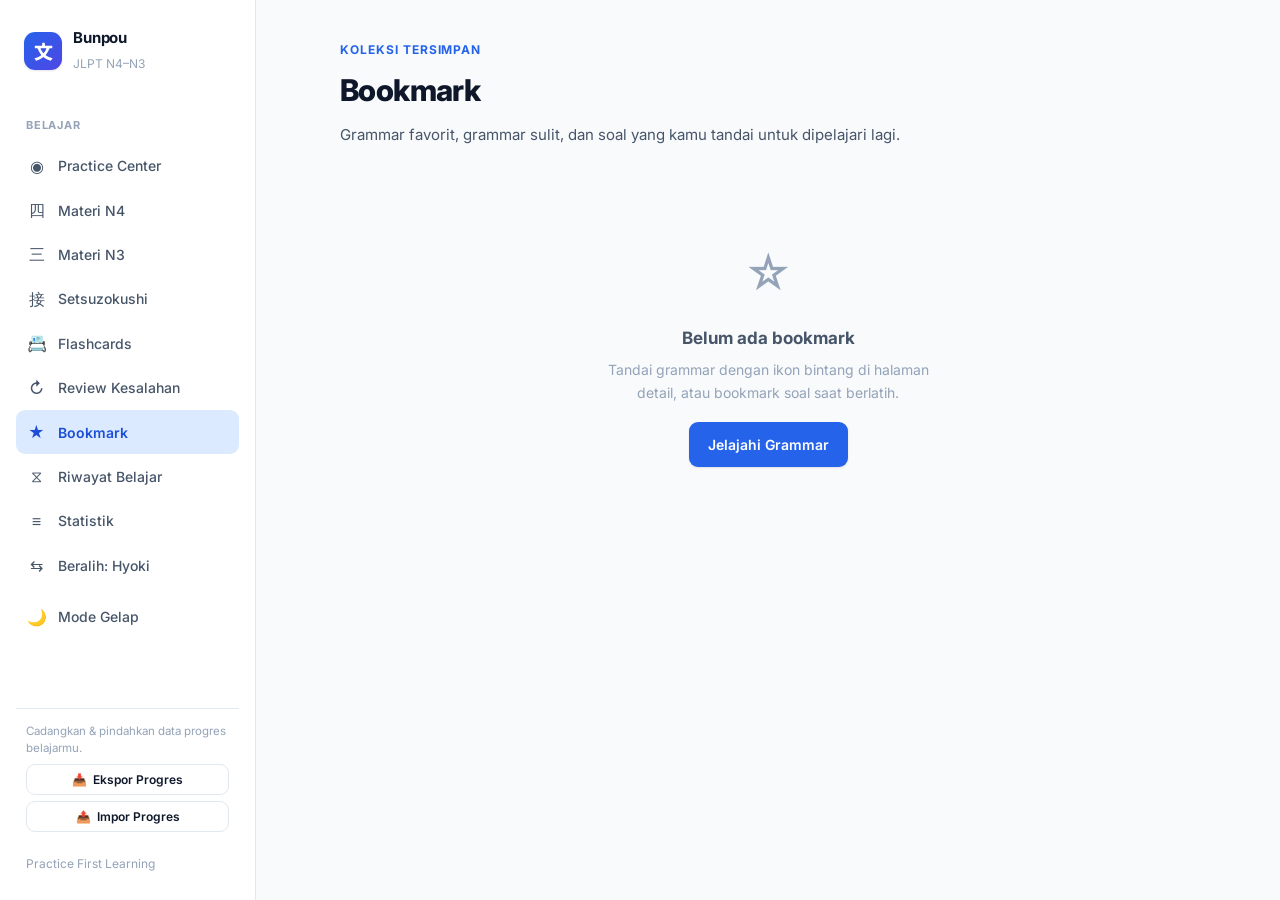
==== bookmark.html @ 78b65819 "feat: tambah halaman setsuzokushi dan terjemahan kuis" ====
<!DOCTYPE html>
<html lang="id">
<head>
<meta charset="UTF-8">
<meta name="viewport" content="width=device-width, initial-scale=1.0">
<title>Bunpou · Bookmark</title>
<link rel="preconnect" href="https://fonts.googleapis.com">
<link href="https://fonts.googleapis.com/css2?family=Inter:wght@400;500;600;700;800&family=Noto+Sans+JP:wght@400;500;700;800&display=swap" rel="stylesheet">
<link rel="stylesheet" href="css/style.css">
<script>(function(){try{var t=localStorage.getItem('jlpt_theme');if(t&&JSON.parse(t)==='dark'){document.documentElement.setAttribute('data-theme','dark');}}catch(e){}})();</script>
</head>
<body class="app">
<div class="main">
  <div class="content">
    <div class="page-head">
      <div class="eyebrow">Koleksi Tersimpan</div>
      <h1>Bookmark</h1>
      <p>Grammar favorit, grammar sulit, dan soal yang kamu tandai untuk dipelajari lagi.</p>
    </div>
    <div id="bmRoot"><div class="spinner"></div></div>
  </div>
</div>
<script src="data/grammar.js"></script>
<script src="data/grammar-n4.js"></script>
<script src="data/grammar-n4b.js"></script>
<script src="data/grammar-n4c.js"></script>
<script src="data/grammar-n3.js"></script>
<script src="data/grammar-n3b.js"></script>
<script src="data/grammar-n3c.js"></script>
<script src="data/n4-full.js"></script>
    <script src="data/n4-extra.js"></script>
    <script src="data/n3-full.js"></script>
<script src="js/storage.js"></script>
<script src="js/data.js"></script>
<script src="js/nav.js"></script>
<script>
(function () {
  Nav.build("bookmark.html");
  var root = document.getElementById("bmRoot");
  function esc(s){return String(s==null?"":s).replace(/[&<>"]/g,function(c){return {"&":"&amp;","<":"&lt;",">":"&gt;",'"':"&quot;"}[c];});}

  function render() {
    var gids = Store.bmGrammars();
    var qs = Store.bmQuestions();
    if (!gids.length && !qs.length) {
      root.innerHTML = '<div class="empty"><div class="e-ico">&#x2606;</div><h3>Belum ada bookmark</h3><p>Tandai grammar dengan ikon bintang di halaman detail, atau bookmark soal saat berlatih.</p><a class="btn btn-primary" href="n4.html">Jelajahi Grammar</a></div>';
      return;
    }
    var html = "";
    html += '<div class="section-title"><h2>Grammar Tersimpan (' + gids.length + ')</h2></div>';
    if (gids.length) {
      html += '<div class="g-list">' + gids.map(function (id) {
        var g = Data.byId(id); if (!g) return "";
        return '<a class="g-card" href="' + Data.detailLink(id) + '"><div class="g-main">' +
          '<div class="g-title">' + esc(g.grammar) + '</div><div class="g-meaning">' + esc(g.meaning) + "</div></div>" +
          '<div class="g-meta"><span class="pill ' + (g.level === "N3" ? "pill-n3" : "pill-n4") + '">' + g.level + "</span></div></a>";
      }).join("") + "</div>";
    } else {
      html += '<p class="muted">Belum ada grammar yang dibookmark.</p>';
    }
    html += '<div class="section-title mt-24"><h2>Soal Tersimpan (' + qs.length + ')</h2></div>';
    if (qs.length) {
      html += qs.map(function (q) {
        var key = q.question || q.q || q.sentence;
        return '<div class="wr-item"><div class="wr-q jp">' + esc(key) + "</div>" +
          (q.grammar ? '<div class="tag-row"><span class="pill ' + (q.level === "N3" ? "pill-n3" : "pill-n4") + '">' + esc(q.level || "") + "</span>" +
          (q.grammarId ? '<a class="grammar-link jp" href="' + Data.detailLink(q.grammarId) + '">' + esc(q.grammar) + ' &#x2192;</a>' : "") + "</div>" : "") +
          '<button class="btn btn-ghost btn-sm rm" data-k="' + esc(key) + '">&#x2715; Hapus</button></div>';
      }).join("");
    } else {
      html += '<p class="muted">Belum ada soal yang dibookmark.</p>';
    }
    root.innerHTML = html;
    root.querySelectorAll(".rm").forEach(function (b) {
      b.addEventListener("click", function () {
        Store.toggleQuestionBookmark({ question: b.dataset.k });
        Nav.toast("Bookmark dihapus");
        render();
      });
    });
  }
  render();
})();
</script>
</body>
</html>
---- css/style.css ----
:root {
  --primary: #2563eb;
  --primary-dark: #1d4ed8;
  --primary-soft: #dbeafe;
  --bg: #f8fafc;
  --surface: #ffffff;
  --surface-2: #f1f5f9;
  --text: #0f172a;
  --text-soft: #475569;
  --text-muted: #94a3b8;
  --accent: #f59e0b;
  --accent-soft: #fef3c7;
  --border: #e2e8f0;
  --border-strong: #cbd5e1;
  --green: #16a34a;
  --green-soft: #dcfce7;
  --red: #dc2626;
  --red-soft: #fee2e2;
  --radius: 14px;
  --radius-sm: 9px;
  --shadow-sm: 0 1px 2px rgba(15,23,42,.06), 0 1px 3px rgba(15,23,42,.05);
  --shadow: 0 4px 16px rgba(15,23,42,.07);
  --shadow-lg: 0 12px 40px rgba(15,23,42,.12);
  --sidebar-w: 256px;
  --font: 'Inter', -apple-system, BlinkMacSystemFont, 'Segoe UI', Roboto, 'Helvetica Neue', Arial, sans-serif;
  --font-jp: 'Noto Sans JP', 'Hiragino Kaku Gothic ProN', 'Yu Gothic', Meiryo, sans-serif;
}

* { box-sizing: border-box; margin: 0; padding: 0; }
html { scroll-behavior: smooth; }
body {
  font-family: var(--font);
  background: var(--bg);
  color: var(--text);
  line-height: 1.65;
  -webkit-font-smoothing: antialiased;
  font-size: 15px;
}
a { color: inherit; text-decoration: none; }
button { font-family: inherit; cursor: pointer; border: none; background: none; }
button:disabled { cursor: not-allowed; opacity: .55; }
.jp { font-family: var(--font-jp); }

/* ===== Layout ===== */
.app { display: flex; min-height: 100vh; }
.sidebar {
  width: var(--sidebar-w);
  flex-shrink: 0;
  background: var(--surface);
  border-right: 1px solid var(--border);
  padding: 22px 16px;
  position: fixed;
  top: 0; left: 0; bottom: 0;
  display: flex;
  flex-direction: column;
  gap: 4px;
  overflow-y: auto;
  z-index: 40;
}
.brand { display: flex; align-items: center; gap: 11px; padding: 4px 8px 20px; }
.brand-logo {
  width: 38px; height: 38px; border-radius: 11px;
  background: linear-gradient(135deg, var(--primary), #4f46e5);
  display: grid; place-items: center;
  color: #fff; font-weight: 800; font-size: 19px;
  font-family: var(--font-jp);
  box-shadow: var(--shadow-sm);
}
.brand-text strong { display: block; font-size: 15px; letter-spacing: -.01em; }
.brand-text span { font-size: 12px; color: var(--text-muted); }
.nav-label { font-size: 11px; font-weight: 700; text-transform: uppercase; letter-spacing: .07em; color: var(--text-muted); padding: 16px 10px 6px; }
.nav-item {
  display: flex; align-items: center; gap: 12px;
  padding: 9px 11px; border-radius: var(--radius-sm);
  color: var(--text-soft); font-weight: 500; font-size: 14px;
  transition: background .15s, color .15s;
}
.nav-item:hover { background: var(--surface-2); color: var(--text); }
.nav-item.active { background: var(--primary-soft); color: var(--primary-dark); font-weight: 600; }
.nav-item .ico { width: 19px; text-align: center; font-size: 16px; }
.nav-item .badge { margin-left: auto; background: var(--red); color: #fff; font-size: 11px; font-weight: 700; min-width: 19px; height: 19px; border-radius: 10px; display: grid; place-items: center; padding: 0 5px; }
.sidebar-foot { margin-top: auto; padding: 14px 10px 4px; font-size: 12px; color: var(--text-muted); border-top: 1px solid var(--border); }

.main { flex: 1; margin-left: var(--sidebar-w); min-width: 0; }
.content { max-width: 920px; margin: 0 auto; padding: 40px 32px 90px; }
.content.wide { max-width: 1120px; }

/* ===== Topbar (mobile) ===== */
.topbar { display: none; }
.scrim { display: none; }

/* ===== Mobile drawer toggle button (left-edge tab) ===== */
.nav-open-btn {
  position: fixed;
  top: 60px;
  left: 0;
  transform: none;
  z-index: 70;
  width: 22px;
  height: 64px;
  border-radius: 0 10px 10px 0;
  background: var(--primary);
  color: #fff;
  font-size: 18px;
  font-weight: 700;
  border: none;
  cursor: pointer;
  box-shadow: 3px 0 12px rgba(37,99,235,.35);
  display: none; /* hidden by default on desktop */
  align-items: center;
  justify-content: center;
  line-height: 1;
  transition: background .15s, width .15s, box-shadow .15s, opacity .2s;
  padding: 0;
}
.nav-open-btn:hover { background: var(--primary-dark); width: 26px; box-shadow: 4px 0 18px rgba(37,99,235,.45); }

/* ===== Page header ===== */
.page-head { margin-bottom: 28px; }
.page-head .eyebrow { color: var(--primary); font-weight: 700; font-size: 12px; letter-spacing: .08em; text-transform: uppercase; }
.page-head h1 { font-size: 30px; letter-spacing: -.02em; margin: 6px 0 8px; font-weight: 800; }
.page-head p { color: var(--text-soft); max-width: 640px; }

/* ===== Cards ===== */
.card { background: var(--surface); border: 1px solid var(--border); border-radius: var(--radius); box-shadow: var(--shadow-sm); }
.card-pad { padding: 22px; }
.grid { display: grid; gap: 16px; }
.grid-2 { grid-template-columns: repeat(2, 1fr); }
.grid-3 { grid-template-columns: repeat(3, 1fr); }
.grid-4 { grid-template-columns: repeat(4, 1fr); }

/* Action tiles (home) */
.tiles { display: grid; grid-template-columns: repeat(5,1fr); gap: 14px; margin-bottom: 30px; }
.tile {
  background: var(--surface); border: 1px solid var(--border); border-radius: var(--radius);
  padding: 18px; text-align: left; transition: transform .15s, box-shadow .15s, border-color .15s;
  display: flex; flex-direction: column; gap: 7px; box-shadow: var(--shadow-sm);
}
.tile:hover { transform: translateY(-3px); box-shadow: var(--shadow); border-color: var(--border-strong); }
.tile .t-ico { width: 40px; height: 40px; border-radius: 11px; display: grid; place-items: center; font-size: 20px; background: var(--primary-soft); }
.tile.amber .t-ico { background: var(--accent-soft); }
.tile.green .t-ico { background: var(--green-soft); }
.tile.violet .t-ico { background: #ede9fe; }
.tile.rose .t-ico { background: #ffe4e6; color: #e11d48; }
.tile h3 { font-size: 15px; font-weight: 700; }
.tile p { font-size: 12.5px; color: var(--text-muted); line-height: 1.45; }

/* ===== Buttons ===== */
.btn { display: inline-flex; align-items: center; justify-content: center; gap: 8px; padding: 10px 18px; border-radius: var(--radius-sm); font-weight: 600; font-size: 14px; transition: background .15s, transform .1s, box-shadow .15s; border: 1px solid transparent; }
.btn:active { transform: translateY(1px); }
.btn-primary { background: var(--primary); color: #fff; box-shadow: var(--shadow-sm); }
.btn-primary:hover { background: var(--primary-dark); }
.btn-ghost { background: var(--surface); border-color: var(--border); color: var(--text-soft); }
.btn-ghost:hover { background: var(--surface-2); }
.btn-amber { background: var(--accent); color: #fff; }
.btn-amber:hover { filter: brightness(.95); }
.btn-block { width: 100%; }
.btn-sm { padding: 7px 13px; font-size: 13px; }

/* ===== Quiz ===== */
.quiz-wrap { max-width: 720px; margin: 0 auto; }
.quiz-card { background: var(--surface); border: 1px solid var(--border); border-radius: var(--radius); box-shadow: var(--shadow); overflow: hidden; }
.quiz-top { display: flex; align-items: center; justify-content: space-between; padding: 16px 22px; border-bottom: 1px solid var(--border); background: var(--surface-2); }
.quiz-top .meta { display: flex; align-items: center; gap: 10px; font-size: 13px; color: var(--text-soft); }
.pill { display: inline-flex; align-items: center; gap: 6px; padding: 4px 11px; border-radius: 999px; font-size: 12px; font-weight: 700; }
.pill-n4 { background: var(--primary-soft); color: var(--primary-dark); }
.pill-n3 { background: #fae8ff; color: #a21caf; }
.pill-type { background: var(--surface); border: 1px solid var(--border); color: var(--text-soft); }
.progress-track { height: 6px; background: var(--border); border-radius: 999px; overflow: hidden; flex: 1; max-width: 180px; }
.progress-fill { height: 100%; background: var(--primary); border-radius: 999px; transition: width .3s; }
.quiz-body { padding: 28px 26px; }
.q-prompt { font-size: 16px; color: var(--text-soft); margin-bottom: 6px; }
.q-sentence { font-size: 22px; line-height: 1.9; margin-bottom: 22px; font-family: var(--font-jp); }
.q-sentence .blank { display: inline-block; min-width: 70px; border-bottom: 2.5px dashed var(--primary); margin: 0 4px; text-align: center; color: var(--primary); font-weight: 700; }
.q-sentence .blank.filled { border-bottom-style: solid; }

.options { display: flex; flex-direction: column; gap: 10px; }
.option {
  display: flex; align-items: center; gap: 13px; padding: 14px 16px;
  border: 1.5px solid var(--border); border-radius: var(--radius-sm);
  font-size: 16px; transition: border-color .15s, background .15s; text-align: left; width: 100%;
  background: var(--surface);
}
.option:hover:not(:disabled) { border-color: var(--primary); background: var(--primary-soft); }
.option .key { width: 26px; height: 26px; border-radius: 7px; background: var(--surface-2); display: grid; place-items: center; font-size: 13px; font-weight: 700; color: var(--text-soft); flex-shrink: 0; }
.option .opt-text { font-family: var(--font-jp); }
.option.correct { border-color: var(--green); background: var(--green-soft); }
.option.correct .key { background: var(--green); color: #fff; }
.option.wrong { border-color: var(--red); background: var(--red-soft); }
.option.wrong .key { background: var(--red); color: #fff; }
.option .mark { margin-left: auto; font-weight: 800; }

/* Arrange */
.arrange-zone { min-height: 58px; border: 1.5px dashed var(--border-strong); border-radius: var(--radius-sm); padding: 11px; display: flex; flex-wrap: wrap; gap: 8px; margin-bottom: 16px; background: var(--surface-2); align-content: flex-start; }
.arrange-bank { display: flex; flex-wrap: wrap; gap: 8px; margin-bottom: 18px; }
.token { padding: 9px 14px; border-radius: 9px; background: var(--surface); border: 1.5px solid var(--border-strong); font-family: var(--font-jp); font-size: 16px; transition: transform .1s, border-color .15s; }
.token:hover { border-color: var(--primary); }
.arrange-zone .token { background: var(--primary-soft); border-color: var(--primary); color: var(--primary-dark); }

/* Fill input */
.fill-input { width: 100%; padding: 13px 15px; border: 1.5px solid var(--border-strong); border-radius: var(--radius-sm); font-size: 17px; font-family: var(--font-jp); transition: border-color .15s; }
.fill-input:focus { outline: none; border-color: var(--primary); box-shadow: 0 0 0 3px var(--primary-soft); }

/* ===== Feedback / explanation ===== */
.feedback { margin-top: 22px; border-radius: var(--radius-sm); border: 1px solid var(--border); overflow: hidden; animation: slideIn .25s ease; }
@keyframes slideIn { from { opacity: 0; transform: translateY(8px); } to { opacity: 1; transform: translateY(0); } }
.feedback-head { display: flex; align-items: center; gap: 10px; padding: 13px 18px; font-weight: 700; }
.feedback.ok .feedback-head { background: var(--green-soft); color: var(--green); }
.feedback.no .feedback-head { background: var(--red-soft); color: var(--red); }
.feedback-body { padding: 18px; background: var(--surface); }
.feedback-body h4 { font-size: 12px; text-transform: uppercase; letter-spacing: .05em; color: var(--text-muted); margin: 14px 0 5px; }
.feedback-body h4:first-child { margin-top: 0; }
.feedback-body p { color: var(--text-soft); }
.feedback-body .correct-ans { font-family: var(--font-jp); font-weight: 700; color: var(--green); }
.why-list { list-style: none; display: flex; flex-direction: column; gap: 6px; }
.why-list li { padding-left: 18px; position: relative; color: var(--text-soft); font-size: 14px; }
.why-list li::before { content: '✕'; position: absolute; left: 0; color: var(--red); font-weight: 700; }
.grammar-link { display: inline-flex; align-items: center; gap: 7px; margin-top: 14px; padding: 9px 15px; background: var(--primary-soft); color: var(--primary-dark); border-radius: var(--radius-sm); font-weight: 600; font-size: 14px; }
.grammar-link:hover { background: #c7dbfd; }
.quiz-actions { display: flex; gap: 10px; margin-top: 20px; }

/* ===== Grammar list ===== */
.toolbar { display: flex; gap: 12px; margin-bottom: 22px; flex-wrap: wrap; align-items: center; }
.search-box { flex: 1; min-width: 220px; position: relative; }
.search-box input { width: 100%; padding: 11px 14px 11px 40px; border: 1px solid var(--border); border-radius: var(--radius-sm); font-size: 14px; background: var(--surface); }
.search-box input:focus { outline: none; border-color: var(--primary); box-shadow: 0 0 0 3px var(--primary-soft); }
.search-box .s-ico { position: absolute; left: 14px; top: 50%; transform: translateY(-50%); color: var(--text-muted); }
.filter-group { display: flex; gap: 6px; background: var(--surface); border: 1px solid var(--border); border-radius: var(--radius-sm); padding: 4px; }
.filter-group button { padding: 7px 13px; border-radius: 7px; font-size: 13px; font-weight: 600; color: var(--text-soft); }
.filter-group button.active { background: var(--primary); color: #fff; }

.g-list { display: grid; gap: 12px; }
.g-card { display: flex; align-items: center; gap: 16px; padding: 17px 20px; background: var(--surface); border: 1px solid var(--border); border-radius: var(--radius); box-shadow: var(--shadow-sm); transition: transform .14s, box-shadow .14s, border-color .14s; }
.g-card:hover { transform: translateY(-2px); box-shadow: var(--shadow); border-color: var(--border-strong); }
.g-card .g-title { font-size: 19px; font-weight: 700; font-family: var(--font-jp); }
.g-card .g-meaning { color: var(--text-muted); font-size: 13px; }
.g-card .g-main { flex: 1; min-width: 0; }
.g-card .g-meta { display: flex; align-items: center; gap: 8px; flex-shrink: 0; }
.diff { display: inline-flex; gap: 2px; }
.diff i { width: 7px; height: 7px; border-radius: 999px; background: var(--border-strong); font-style: normal; }
.diff i.on { background: var(--accent); }
.chip { font-size: 12px; color: var(--text-soft); background: var(--surface-2); padding: 3px 9px; border-radius: 999px; font-weight: 600; }
.status-dot { width: 10px; height: 10px; border-radius: 999px; background: var(--border-strong); }
.status-dot.learned { background: var(--green); }
.status-dot.learning { background: var(--accent); }

/* ===== Detail page ===== */
.detail-hero { background: linear-gradient(135deg, #1e3a8a, #2563eb); color: #fff; border-radius: var(--radius); padding: 30px 32px; margin-bottom: 24px; box-shadow: var(--shadow); }
.detail-hero .jp-big { font-size: 40px; font-weight: 800; font-family: var(--font-jp); letter-spacing: -.01em; }
.detail-hero .mean { font-size: 17px; opacity: .92; margin-top: 4px; }
.detail-hero .hero-meta { display: flex; gap: 10px; margin-top: 16px; flex-wrap: wrap; }
.detail-hero .hero-meta .pill { background: rgba(255,255,255,.18); color: #fff; }
.section { margin-bottom: 26px; }
.section h2 { font-size: 19px; font-weight: 700; margin-bottom: 12px; display: flex; align-items: center; gap: 9px; }
.section h2 .num { width: 26px; height: 26px; border-radius: 8px; background: var(--primary-soft); color: var(--primary-dark); display: grid; place-items: center; font-size: 13px; font-weight: 800; }
.formula-box { background: var(--surface); border: 1px solid var(--border); border-left: 4px solid var(--primary); border-radius: var(--radius-sm); padding: 16px 18px; font-family: var(--font-jp); font-size: 17px; font-weight: 600; }
.prose p { color: var(--text-soft); margin-bottom: 10px; }
.callout { display: flex; gap: 13px; padding: 16px 18px; border-radius: var(--radius-sm); border: 1px solid var(--border); }
.callout .c-ico { font-size: 20px; flex-shrink: 0; }
.callout.do { background: var(--green-soft); border-color: #bbf7d0; }
.callout.dont { background: var(--red-soft); border-color: #fecaca; }
.callout.warn { background: var(--accent-soft); border-color: #fde68a; }
.callout strong { display: block; margin-bottom: 3px; }
.callout p { color: var(--text-soft); font-size: 14px; }
.two-col { display: grid; grid-template-columns: 1fr 1fr; gap: 14px; }
.compare-card { background: var(--surface); border: 1px solid var(--border); border-radius: var(--radius-sm); padding: 16px 18px; }
.compare-card h4 { font-family: var(--font-jp); font-size: 17px; color: var(--primary-dark); margin-bottom: 6px; }
.compare-card p { font-size: 14px; color: var(--text-soft); }
.compare-card .vs-tag { font-size: 11px; font-weight: 700; color: var(--text-muted); text-transform: uppercase; }

.example { background: var(--surface); border: 1px solid var(--border); border-radius: var(--radius-sm); padding: 15px 17px; margin-bottom: 11px; }
.example .ex-jp { font-family: var(--font-jp); font-size: 19px; line-height: 1.7; }
.example .ex-furi { color: var(--text-muted); font-size: 13px; font-family: var(--font-jp); margin-top: 2px; }
.example .ex-id { color: var(--text-soft); font-size: 14px; margin-top: 5px; }
.example .ex-foot { display: flex; align-items: center; justify-content: space-between; margin-top: 9px; }
.play-btn { display: inline-flex; align-items: center; gap: 7px; padding: 6px 12px; border-radius: 8px; background: var(--surface-2); color: var(--text-soft); font-size: 13px; font-weight: 600; transition: background .15s; }
.play-btn:hover { background: var(--primary-soft); color: var(--primary-dark); }
.play-btn.playing { background: var(--primary); color: #fff; }
.ex-tag { font-size: 11px; font-weight: 700; padding: 2px 8px; border-radius: 999px; text-transform: uppercase; letter-spacing: .03em; }
.ex-tag.simple { background: var(--green-soft); color: var(--green); }
.ex-tag.jlpt { background: var(--accent-soft); color: #b45309; }
.notes-area { width: 100%; min-height: 130px; padding: 14px 16px; border: 1px solid var(--border); border-radius: var(--radius-sm); font-family: var(--font); font-size: 14.5px; resize: vertical; background: var(--surface); line-height: 1.6; }
.notes-area:focus { outline: none; border-color: var(--primary); box-shadow: 0 0 0 3px var(--primary-soft); }
.notes-foot { display: flex; align-items: center; justify-content: space-between; margin-top: 8px; font-size: 12px; color: var(--text-muted); }

/* ===== Result screen ===== */
.result { text-align: center; padding: 36px 26px; }
.result .score-ring { width: 150px; height: 150px; margin: 0 auto 18px; border-radius: 50%; display: grid; place-items: center; position: relative; }
.result .score-ring .inner { width: 118px; height: 118px; background: var(--surface); border-radius: 50%; display: grid; place-items: center; flex-direction: column; }
.result .score-ring .pct { font-size: 34px; font-weight: 800; }
.result .score-ring .lbl { font-size: 12px; color: var(--text-muted); }
.result h2 { font-size: 24px; margin-bottom: 6px; }
.result .summary-row { display: flex; justify-content: center; gap: 28px; margin: 22px 0; }
.result .summary-row .s-item .v { font-size: 24px; font-weight: 800; }
.result .summary-row .s-item .k { font-size: 12px; color: var(--text-muted); }
.wrong-review { text-align: left; margin-top: 22px; }
.wrong-review .wr-item { border: 1px solid var(--border); border-radius: var(--radius-sm); padding: 14px 16px; margin-bottom: 10px; }
.wrong-review .wr-q { font-family: var(--font-jp); font-size: 15px; margin-bottom: 6px; }
.wrong-review .wr-line { font-size: 13px; margin: 2px 0; }
.wrong-review .wr-line b.bad { color: var(--red); }
.wrong-review .wr-line b.good { color: var(--green); }

/* ===== Stats ===== */
.stat-grid { display: grid; grid-template-columns: repeat(4,1fr); gap: 14px; margin-bottom: 24px; }
.stat { background: var(--surface); border: 1px solid var(--border); border-radius: var(--radius); padding: 18px 20px; box-shadow: var(--shadow-sm); }
.stat .s-k { font-size: 12.5px; color: var(--text-muted); font-weight: 600; }
.stat .s-v { font-size: 30px; font-weight: 800; letter-spacing: -.02em; margin-top: 4px; }
.stat .s-sub { font-size: 12px; color: var(--text-soft); margin-top: 2px; }
.chart-card { background: var(--surface); border: 1px solid var(--border); border-radius: var(--radius); padding: 22px; box-shadow: var(--shadow-sm); }
.chart-card h3 { font-size: 15px; margin-bottom: 16px; }
.rank-list { display: flex; flex-direction: column; gap: 9px; }
.rank-item { display: flex; align-items: center; gap: 12px; }
.rank-item .r-name { font-family: var(--font-jp); font-weight: 600; width: 120px; flex-shrink: 0; }
.rank-item .r-track { flex: 1; height: 9px; background: var(--surface-2); border-radius: 999px; overflow: hidden; }
.rank-item .r-fill { height: 100%; border-radius: 999px; }
.rank-item .r-val { font-size: 13px; font-weight: 700; width: 42px; text-align: right; }

/* ===== Timeline (history) ===== */
.timeline { position: relative; padding-left: 30px; }
.timeline::before { content: ''; position: absolute; left: 9px; top: 6px; bottom: 6px; width: 2px; background: var(--border); }
.tl-item { position: relative; padding-bottom: 22px; }
.tl-item::before { content: ''; position: absolute; left: -25px; top: 4px; width: 14px; height: 14px; border-radius: 50%; background: var(--primary); border: 3px solid var(--surface); box-shadow: 0 0 0 2px var(--primary-soft); }
.tl-item.quiz::before { background: var(--accent); box-shadow: 0 0 0 2px var(--accent-soft); }
.tl-card { background: var(--surface); border: 1px solid var(--border); border-radius: var(--radius-sm); padding: 13px 16px; box-shadow: var(--shadow-sm); }
.tl-time { font-size: 12px; color: var(--text-muted); margin-bottom: 3px; }
.tl-title { font-weight: 600; }
.tl-title .jp { color: var(--primary-dark); }
.tl-meta { font-size: 13px; color: var(--text-soft); margin-top: 3px; display: flex; gap: 14px; flex-wrap: wrap; }
.tl-date-head { font-size: 13px; font-weight: 700; color: var(--text-muted); text-transform: uppercase; letter-spacing: .04em; margin: 14px 0 14px -30px; }

/* ===== Empty state ===== */
.empty { text-align: center; padding: 60px 20px; color: var(--text-muted); }
.empty .e-ico { font-size: 46px; margin-bottom: 12px; }
.empty h3 { color: var(--text-soft); font-size: 17px; margin-bottom: 6px; }
.empty p { max-width: 360px; margin: 0 auto 18px; font-size: 14px; }

/* ===== Misc ===== */
.section-title { display: flex; align-items: center; justify-content: space-between; margin: 30px 0 14px; }
.section-title h2 { font-size: 18px; font-weight: 700; }
.section-title a { font-size: 13px; color: var(--primary); font-weight: 600; }
.bookmark-btn { background: none; font-size: 20px; color: var(--text-muted); transition: transform .15s, color .15s; }
.bookmark-btn.on { color: var(--accent); }
.bookmark-btn:hover { transform: scale(1.15); }
.tag-row { display: flex; gap: 8px; flex-wrap: wrap; }
.muted { color: var(--text-muted); }
.center { text-align: center; }
.mt-16 { margin-top: 16px; } .mt-24 { margin-top: 24px; } .mb-0 { margin-bottom: 0; }
.hidden { display: none !important; }
.spinner { width: 30px; height: 30px; border: 3px solid var(--border); border-top-color: var(--primary); border-radius: 50%; animation: spin .7s linear infinite; margin: 40px auto; }
@keyframes spin { to { transform: rotate(360deg); } }
.toast { position: fixed; bottom: 26px; left: 50%; transform: translateX(-50%) translateY(80px); background: var(--text); color: #fff; padding: 12px 22px; border-radius: 999px; font-size: 14px; font-weight: 600; box-shadow: var(--shadow-lg); opacity: 0; transition: all .3s; z-index: 200; }
.toast.show { transform: translateX(-50%) translateY(0); opacity: 1; }

/* ===== Mobile ===== */
@media (max-width: 860px) {
  /* Sidebar: tersembunyi jadi drawer dari kiri */
  .sidebar {
    transform: translateX(-100%);
    transition: transform .28s cubic-bezier(.4,0,.2,1);
    box-shadow: var(--shadow-lg);
    z-index: 60;
    top: 0;
  }
  .sidebar.open { transform: translateX(0); }

  /* Scrim overlay */
  .scrim.show {
    display: block;
    position: fixed;
    inset: 0;
    background: rgba(15,23,42,.45);
    backdrop-filter: blur(2px);
    z-index: 55;
    animation: fadeIn .2s ease;
  }
  @keyframes fadeIn { from { opacity: 0; } to { opacity: 1; } }

  /* Tombol panah buka sidebar, pojok kanan atas */
  .nav-open-btn {
    display: flex !important;
  }
  /* Sembunyikan topbar lama (jika ada) */
  .topbar { display: none !important; }

  /* Main content full width */
  .main { margin-left: 0; }
  .content { padding: 70px 16px 90px; }

  /* Grid adjustments */
  .tiles { grid-template-columns: repeat(2, 1fr); gap: 10px; }
  .grid-4, .stat-grid { grid-template-columns: repeat(2, 1fr); }
  .grid-2, .grid-3, .two-col { grid-template-columns: 1fr; }

  /* Typography */
  .page-head h1 { font-size: 22px; }
  .page-head p { font-size: 13.5px; }
  .detail-hero { padding: 22px 18px; }
  .detail-hero .jp-big { font-size: 28px; }

  /* Quiz */
  .q-sentence { font-size: 18px; }
  .quiz-body { padding: 20px 16px; }
  .quiz-top { padding: 12px 16px; flex-wrap: wrap; gap: 8px; }
  .option { padding: 12px 14px; font-size: 15px; }

  /* Flashcards */
  .fc-card { min-height: 300px; }
  .fc-main-text { font-size: 26px; }
  .fc-actions { gap: 8px; }
  .fc-btn-srs { min-height: 64px; padding: 10px 6px; }
  .fc-btn-srs .label { font-size: 12px; }

  /* Tiles */
  .tile { padding: 14px 12px; }
  .tile h3 { font-size: 13.5px; }
  .tile p { font-size: 11.5px; }
  .tile .t-ico { width: 34px; height: 34px; font-size: 17px; }

  /* Grammar card */
  .g-card { padding: 13px 14px; gap: 11px; }
  .g-card .g-title { font-size: 16px; }

  /* Stats */
  .stat .s-v { font-size: 24px; }
  .stat { padding: 14px 16px; }

  /* Toolbar */
  .toolbar { gap: 8px; }
  .search-box { min-width: unset; }

  /* Setup card */
  .setup-card { padding: 16px; }
  .toggle-grid { grid-template-columns: 1fr; }

  /* Detail page */
  .detail-hero .jp-big { font-size: 26px; }
  .section h2 { font-size: 16px; }
  .formula-box { font-size: 15px; }

  /* Result */
  .result .summary-row { gap: 14px; }
  .result .score-ring { width: 120px; height: 120px; }
  .result .score-ring .inner { width: 94px; height: 94px; }
  .result .score-ring .pct { font-size: 26px; }
}

@media (max-width: 480px) {
  .tiles { grid-template-columns: repeat(2, 1fr); }
  .grid-4, .stat-grid { grid-template-columns: 1fr; }
  .result .summary-row { gap: 10px; }
  .fc-deck-selector { flex-wrap: wrap; justify-content: center; border-radius: 12px; }
  .fc-deck-tab { padding: 7px 16px; font-size: 13px; }
  .content { padding: 64px 14px 90px; }
  .page-head h1 { font-size: 20px; }
  .quiz-actions { flex-direction: column; }
  .quiz-actions .btn { width: 100%; justify-content: center; }
}

/* ===== Theme toggle control ===== */
.theme-toggle { display: flex; align-items: center; gap: 12px; width: 100%; padding: 9px 11px; border-radius: var(--radius-sm); color: var(--text-soft); font-weight: 500; font-size: 14px; transition: background .15s, color .15s; margin-top: 6px; }
.theme-toggle:hover { background: var(--surface-2); color: var(--text); }
.theme-toggle .ico { width: 19px; text-align: center; font-size: 16px; }
.tb-theme { margin-left: auto; font-size: 18px; width: 40px; height: 40px; border-radius: 9px; display: grid; place-items: center; color: var(--text-soft); }
.tb-theme:hover { background: var(--surface-2); }

/* ===== Detail page: dua kolom + checklist pemahaman ===== */
.detail-grid { display: grid; grid-template-columns: minmax(0,1fr) 300px; gap: 28px; align-items: start; }
.detail-col { min-width: 0; }
.detail-rail { position: sticky; top: 24px; }
.rail-card { background: var(--surface); border: 1px solid var(--border); border-radius: var(--radius); box-shadow: var(--shadow-sm); padding: 20px; }
.rail-title { font-size: 12px; font-weight: 700; text-transform: uppercase; letter-spacing: .06em; color: var(--text-muted); margin-bottom: 14px; }
.understand-check { display: flex; align-items: flex-start; gap: 12px; cursor: pointer; padding: 14px; border: 1.5px solid var(--border); border-radius: var(--radius-sm); transition: border-color .15s, background .15s; position: relative; }
.understand-check:hover { border-color: var(--primary); }
.understand-check input { position: absolute; opacity: 0; width: 0; height: 0; }
.understand-check .uc-box { width: 24px; height: 24px; border-radius: 7px; border: 2px solid var(--border-strong); flex-shrink: 0; display: grid; place-items: center; transition: background .15s, border-color .15s; margin-top: 1px; }
.understand-check .uc-box::after { content: '\2713'; color: #fff; font-weight: 800; font-size: 15px; opacity: 0; transition: opacity .15s; }
.understand-check.done { border-color: var(--green); background: var(--green-soft); }
.understand-check.done .uc-box { background: var(--green); border-color: var(--green); }
.understand-check.done .uc-box::after { opacity: 1; }
.understand-check .uc-text strong { display: block; font-size: 14px; }
.understand-check .uc-text small { display: block; color: var(--text-muted); font-size: 12px; line-height: 1.45; margin-top: 3px; }
.rail-status { font-size: 13px; color: var(--text-soft); margin-top: 14px; text-align: center; font-weight: 600; }
@media (max-width: 980px) {
  .detail-grid { grid-template-columns: 1fr; }
  .detail-rail { position: static; }
}

/* ===== Dark mode ===== */
[data-theme="dark"] {
  --primary: #3b82f6;
  --primary-dark: #93c5fd;
  --primary-soft: #1e293b;
  --bg: #0b1120;
  --surface: #111827;
  --surface-2: #1e293b;
  --text: #e5e7eb;
  --text-soft: #cbd5e1;
  --text-muted: #94a3b8;
  --accent: #fbbf24;
  --accent-soft: #422006;
  --border: #1f2937;
  --border-strong: #374151;
  --green: #4ade80;
  --green-soft: #0f2e1d;
  --red: #f87171;
  --red-soft: #3b1212;
  --shadow-sm: 0 1px 2px rgba(0,0,0,.5);
  --shadow: 0 4px 16px rgba(0,0,0,.55);
  --shadow-lg: 0 12px 40px rgba(0,0,0,.65);
  color-scheme: dark;
}
[data-theme="dark"] body { background: var(--bg); }
[data-theme="dark"] .toast { background: #1e293b; color: #e5e7eb; border: 1px solid var(--border); }
[data-theme="dark"] .tile.violet .t-ico { background: #2e1065; }
[data-theme="dark"] .tile.rose .t-ico { background: #4c0519; color: #fb7185; }
[data-theme="dark"] .pill-n3 { background: #4a1d4f; color: #f0abfc; }
[data-theme="dark"] .callout.do { border-color: #14532d; }
[data-theme="dark"] .callout.dont { border-color: #7f1d1d; }
[data-theme="dark"] .callout.warn { border-color: #78350f; }
[data-theme="dark"] .ex-tag.jlpt { color: #fcd34d; }
[data-theme="dark"] .grammar-link:hover { background: #1e3a5f; }

/* ===== Checklist manual di daftar grammar ===== */
.done-check { width: 28px; height: 28px; border-radius: 50%; border: 2px solid var(--border-strong); background: var(--surface); display: grid; place-items: center; flex-shrink: 0; cursor: pointer; transition: background .15s, border-color .15s, transform .12s; }
.done-check:hover { border-color: var(--green); transform: scale(1.08); }
.done-check .ck { font-size: 14px; font-weight: 800; line-height: 1; opacity: 0; color: #fff; transition: opacity .15s; }
.done-check.learning { border-color: var(--accent); }
.done-check.learned { background: var(--green); border-color: var(--green); }
.done-check.learned .ck { opacity: 1; }

/* ===== Feedback: rincian tiap pilihan (per-opsi) ===== */
.feedback-body .fb-expl { color: var(--text-soft); margin: 8px 0 4px; }
.opt-breakdown { list-style: none; display: flex; flex-direction: column; gap: 7px; margin-top: 6px; }
.opt-breakdown li { padding: 9px 12px; border-radius: var(--radius-sm); font-size: 14px; position: relative; padding-left: 12px; display: flex; flex-wrap: wrap; align-items: baseline; gap: 6px; line-height: 1.5; }
.opt-breakdown li::before { content: none !important; }
.opt-breakdown .ob-key { font-weight: 800; min-width: 20px; }
.opt-breakdown li.ob-correct { background: var(--green-soft); color: var(--text); border: 1px solid var(--green); }
.opt-breakdown li.ob-correct .ob-key { color: var(--green); }
.opt-breakdown li.ob-wrong { background: var(--surface-2); color: var(--text-soft); border: 1px solid var(--border); }
.opt-breakdown li.ob-wrong .ob-key { color: var(--red); }
.opt-breakdown .ob-reason { color: var(--text-soft); }
.opt-breakdown .ob-tag { font-size: 12px; font-weight: 700; padding: 2px 8px; border-radius: 999px; white-space: nowrap; margin-left: auto; }
.opt-breakdown .ob-tag.good { background: var(--green); color: #fff; }
.opt-breakdown .ob-tag.bad { background: var(--red-soft); color: var(--red); }
.why-list > b { display: block; margin-bottom: 4px; font-size: 13px; color: var(--text); }
[data-theme="dark"] .opt-breakdown li.ob-wrong { background: rgba(255,255,255,.03); }

/* ===== Custom Quiz Setup ===== */
.setup-card {
  background: var(--surface);
  border: 1px solid var(--border);
  border-radius: var(--radius);
  padding: 24px;
  box-shadow: var(--shadow-sm);
  animation: slideIn .25s ease;
}
.setup-group {
  margin-bottom: 24px;
}
.setup-group:last-of-type {
  margin-bottom: 8px;
}
.setup-group h3 {
  font-size: 15px;
  font-weight: 700;
  margin-bottom: 4px;
  color: var(--text);
}
.setup-group .subtitle {
  font-size: 12.5px;
  color: var(--text-muted);
  margin-bottom: 12px;
}
.toggle-grid {
  display: grid;
  grid-template-columns: repeat(auto-fit, minmax(220px, 1fr));
  gap: 12px;
}
.toggle-card {
  display: flex;
  align-items: flex-start;
  gap: 12px;
  padding: 14px 16px;
  border: 1.5px solid var(--border);
  border-radius: var(--radius-sm);
  background: var(--surface);
  cursor: pointer;
  transition: all 0.15s ease;
  user-select: none;
}
.toggle-card:hover {
  border-color: var(--primary);
  background: var(--primary-soft);
}
.toggle-card.selected {
  border-color: var(--primary);
  background: var(--primary-soft);
}
.toggle-card input[type="checkbox"] {
  width: 18px;
  height: 18px;
  border-radius: 4px;
  accent-color: var(--primary);
  margin-top: 2px;
  cursor: pointer;
}
.toggle-card .tc-content {
  display: flex;
  flex-direction: column;
}
.toggle-card .tc-title {
  font-weight: 700;
  font-size: 14.5px;
  color: var(--text);
}
.toggle-card .tc-desc {
  font-size: 12px;
  color: var(--text-soft);
  margin-top: 2px;
}
.segment-list {
  display: flex;
  flex-wrap: wrap;
  gap: 8px;
}
.segment-item {
  padding: 8px 16px;
  border-radius: var(--radius-sm);
  background: var(--surface);
  border: 1.5px solid var(--border);
  font-weight: 600;
  font-size: 13.5px;
  color: var(--text-soft);
  transition: all 0.15s ease;
}
.segment-item:hover {
  border-color: var(--border-strong);
  background: var(--surface-2);
}
.segment-item.active {
  background: var(--primary);
  color: #fff;
  border-color: var(--primary);
}
.setup-actions {
  margin-top: 32px;
  padding-top: 20px;
  border-top: 1px solid var(--border);
  display: flex;
  justify-content: flex-end;
}

/* ===== Flashcards 3D Flip & Layout ===== */
.fc-wrap {
  perspective: 1200px;
  perspective-origin: center center;
  max-width: 560px;
  margin: 20px auto;
  width: 100%;
}
.fc-card {
  width: 100%;
  min-height: 380px;
  position: relative;
  transform-style: preserve-3d;
  transition: transform 0.45s cubic-bezier(0.35, 0, 0.15, 1);
  cursor: pointer;
  will-change: transform;
}
.fc-card.flipped {
  transform: rotateY(180deg);
}
.fc-front, .fc-back {
  position: absolute;
  top: 0; left: 0; width: 100%; height: 100%;
  backface-visibility: hidden;
  -webkit-backface-visibility: hidden;
  border-radius: var(--radius);
  background: var(--surface);
  border: 1px solid var(--border);
  box-shadow: var(--shadow);
  padding: 28px;
  display: flex;
  flex-direction: column;
  justify-content: space-between;
  box-sizing: border-box;
  transform-style: preserve-3d;
  -webkit-transform-style: preserve-3d;
}
.fc-back {
  transform: rotateY(180deg);
  -webkit-transform: rotateY(180deg);
  overflow-y: auto;
}

/* Card details */
.fc-level-pill {
  position: absolute;
  top: 20px;
  left: 20px;
}
.fc-center-content {
  display: flex;
  flex-direction: column;
  align-items: center;
  justify-content: center;
  flex: 1;
  text-align: center;
}
.fc-main-text {
  font-size: 32px;
  font-weight: 800;
  margin-bottom: 8px;
  line-height: 1.3;
  font-family: var(--font-jp);
}
.fc-reading-text {
  font-size: 20px;
  color: var(--primary);
  font-weight: 500;
  margin-bottom: 12px;
  font-family: var(--font-jp);
}
.fc-formula-text {
  font-size: 14px;
  background: var(--surface-2);
  padding: 6px 12px;
  border-radius: var(--radius-sm);
  color: var(--text-soft);
  max-width: 90%;
  word-break: break-all;
  font-family: var(--font-jp);
}
.fc-hint-text {
  text-align: center;
  font-size: 13px;
  color: var(--text-muted);
  font-weight: 500;
  margin-top: 14px;
}

/* Back content */
.fc-back-detail {
  display: flex;
  flex-direction: column;
  gap: 14px;
  height: 100%;
  text-align: left;
}
.fc-meaning-title {
  font-size: 20px;
  font-weight: 700;
  color: var(--text);
  border-bottom: 2px solid var(--border);
  padding-bottom: 8px;
  margin-bottom: 2px;
}
.fc-description {
  font-size: 14px;
  color: var(--text-soft);
  line-height: 1.5;
}
.fc-example-box {
  background: var(--surface-2);
  padding: 10px 14px;
  border-radius: var(--radius-sm);
  border-left: 3px solid var(--primary);
}
.fc-example-jp {
  font-size: 16px;
  font-weight: 600;
  line-height: 1.4;
  margin-bottom: 4px;
  font-family: var(--font-jp);
}
.fc-example-id {
  font-size: 13px;
  color: var(--text-soft);
}

/* Bottom Buttons Grid */
.fc-actions {
  display: flex;
  gap: 12px;
  margin-top: 24px;
  justify-content: center;
}
.fc-btn-srs {
  flex: 1;
  display: flex;
  flex-direction: column;
  align-items: center;
  justify-content: center;
  padding: 14px 10px;
  border-radius: var(--radius);
  transition: all 0.15s ease;
  min-height: 80px;
  box-shadow: var(--shadow-sm);
}
.fc-btn-srs:disabled {
  opacity: 0.4;
  cursor: not-allowed;
  transform: none !important;
  box-shadow: none !important;
}
.fc-btn-srs:hover {
  transform: translateY(-2px);
  box-shadow: var(--shadow);
}
.fc-btn-srs:active {
  transform: translateY(1px);
}
.fc-btn-srs .emoji {
  font-size: 24px;
  margin-bottom: 4px;
}
.fc-btn-srs .label {
  font-size: 14px;
  font-weight: 700;
}

/* Button colors */
.srs-sulit {
  background: var(--red-soft);
  color: var(--red);
  border: 1px solid rgba(220, 38, 38, 0.2);
}
.srs-lumayan {
  background: var(--accent-soft);
  color: var(--accent);
  border: 1px solid rgba(245, 158, 11, 0.2);
}
.srs-mudah {
  background: var(--green-soft);
  color: var(--green);
  border: 1px solid rgba(22, 163, 74, 0.2);
}

/* Light / dark explicit customizations */
[data-theme="dark"] .srs-sulit { background: #2a1215; color: #f87171; border-color: rgba(248, 113, 113, 0.25); }
[data-theme="dark"] .srs-lumayan { background: #281c0c; color: #fbbf24; border-color: rgba(251, 191, 36, 0.25); }
[data-theme="dark"] .srs-mudah { background: #0c2014; color: #4ade80; border-color: rgba(74, 222, 128, 0.25); }

/* Dashboard and stats styling */
.fc-stats-grid {
  display: grid;
  grid-template-columns: repeat(auto-fit, minmax(130px, 1fr));
  gap: 12px;
  margin-bottom: 24px;
}
.fc-stat-card {
  background: var(--surface);
  border: 1px solid var(--border);
  border-radius: var(--radius-sm);
  padding: 14px;
  text-align: center;
  box-shadow: var(--shadow-sm);
}
.fc-stat-card .val {
  font-size: 24px;
  font-weight: 800;
  color: var(--primary);
}
.fc-stat-card .lbl {
  font-size: 12px;
  color: var(--text-muted);
  margin-top: 2px;
  font-weight: 500;
}
.fc-progress-box {
  background: var(--surface);
  border: 1px solid var(--border);
  border-radius: var(--radius);
  padding: 20px;
  margin-bottom: 24px;
}
.fc-progress-title {
  font-size: 14px;
  font-weight: 700;
  margin-bottom: 12px;
  color: var(--text);
}
.fc-progress-bars {
  display: flex;
  flex-direction: column;
  gap: 10px;
}
.fc-progress-row {
  display: flex;
  align-items: center;
  gap: 12px;
}
.fc-progress-row .name {
  font-size: 12.5px;
  color: var(--text-soft);
  width: 95px;
  font-weight: 500;
}
.fc-progress-row .track {
  flex: 1;
  height: 8px;
  background: var(--surface-2);
  border-radius: 999px;
  overflow: hidden;
}
.fc-progress-row .fill {
  height: 100%;
  border-radius: 999px;
  background: var(--primary);
  width: 0%;
  transition: width 0.3s;
}
.fc-progress-row .val {
  font-size: 12px;
  font-weight: 700;
  color: var(--text);
  width: 35px;
  text-align: right;
}

/* Hero start button styling */
.fc-btn-start-hero {
  background: linear-gradient(135deg, var(--primary), #4f46e5);
  color: #fff !important;
  padding: 16px 24px;
  font-size: 16px;
  font-weight: 800;
  border-radius: var(--radius);
  box-shadow: 0 4px 18px rgba(37, 99, 235, 0.3);
  width: 100%;
  text-align: center;
  transition: all 0.2s ease;
  display: flex;
  align-items: center;
  justify-content: center;
  gap: 10px;
  border: none;
  cursor: pointer;
  box-sizing: border-box;
}
.fc-btn-start-hero:hover {
  transform: translateY(-2px);
  box-shadow: 0 6px 24px rgba(37, 99, 235, 0.45);
  filter: brightness(1.08);
}
.fc-btn-start-hero:active {
  transform: translateY(1px);
}
.fc-btn-start-hero:disabled {
  opacity: 0.6;
  cursor: not-allowed;
  transform: none;
  box-shadow: none;
}

/* Deck selector bar matching reference exactly */
.fc-deck-selector {
  display: inline-flex;
  background: var(--surface-2);
  padding: 6px;
  border-radius: 16px;
  margin: 10px auto 20px;
  gap: 4px;
}
.fc-deck-tab {
  padding: 8px 24px;
  border-radius: 12px;
  font-size: 14.5px;
  font-weight: 700;
  color: var(--text-soft);
  transition: all 0.2s ease;
  border: none;
  background: transparent;
  cursor: pointer;
}
.fc-deck-tab:hover {
  color: var(--text);
}
.fc-deck-tab.active {
  background: var(--surface);
  color: var(--text);
  box-shadow: var(--shadow-sm);
}
[data-theme="dark"] .fc-deck-selector {
  background: #1e293b;
}
[data-theme="dark"] .fc-deck-tab.active {
  background: #0f172a;
  color: #fff;
}

/* Translation in quiz feedback */
.q-translation {
  background: var(--bg);
  border-left: 4px solid var(--primary);
  padding: 10px 14px;
  border-radius: 0 8px 8px 0;
  margin: 12px 0;
  font-size: 14px;
  color: var(--text-soft);
}
.q-translation.loading {
  border-left-color: var(--text-muted);
}
[data-theme="dark"] .q-translation {
  background: #1e293b;
  border-left-color: #3b82f6;
  color: #cbd5e1;
}
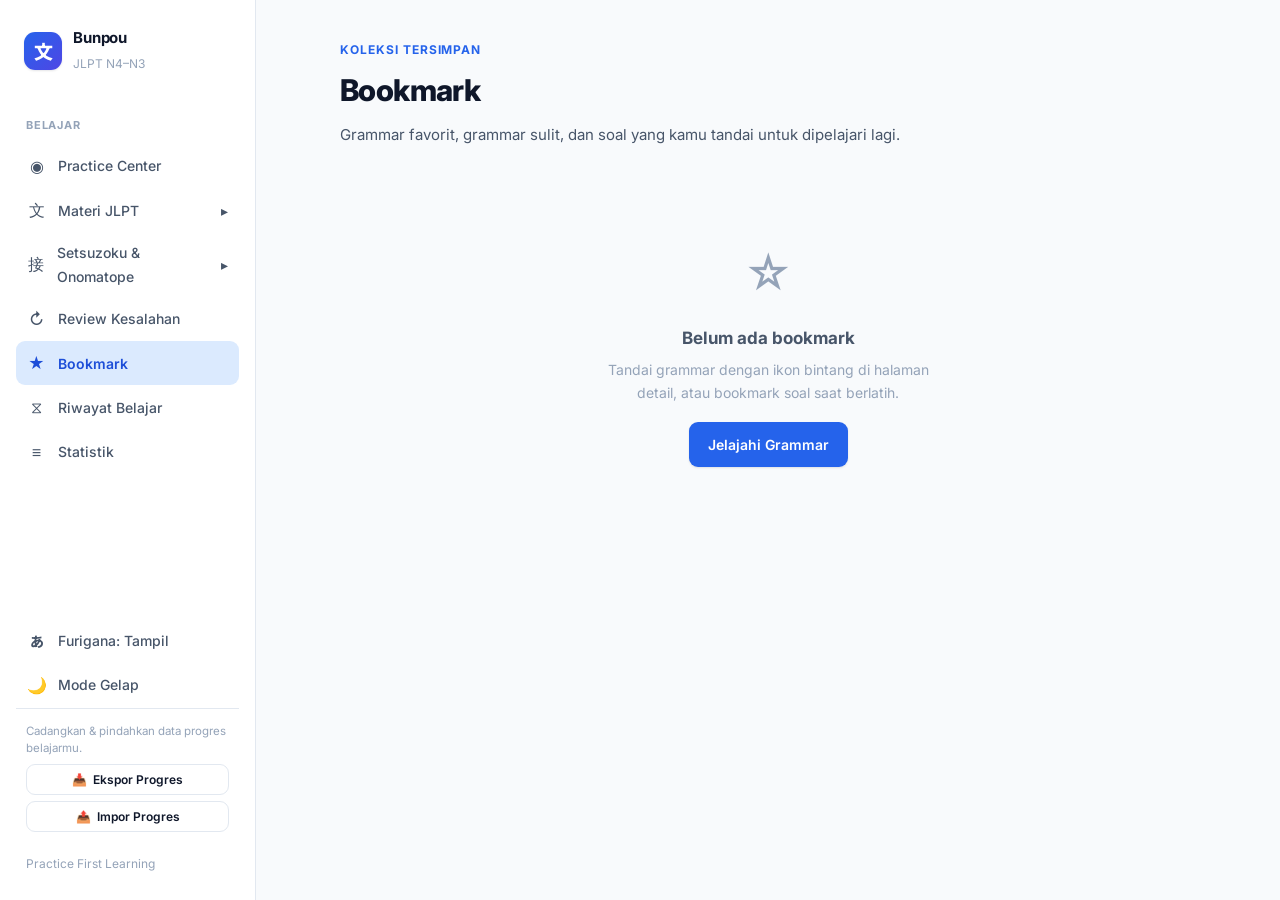
==== commit a9773347: "Add files via upload" ====
--- a/bookmark.html
+++ b/bookmark.html
@@ -7,6 +7,10 @@
 <link rel="preconnect" href="https://fonts.googleapis.com">
 <link href="https://fonts.googleapis.com/css2?family=Inter:wght@400;500;600;700;800&family=Noto+Sans+JP:wght@400;500;700;800&display=swap" rel="stylesheet">
 <link rel="stylesheet" href="css/style.css">
+<link rel="manifest" href="manifest.json">
+<meta name="theme-color" content="#3b82f6">
+<meta name="apple-mobile-web-app-capable" content="yes">
+<meta name="apple-mobile-web-app-status-bar-style" content="black-translucent">
 <script>(function(){try{var t=localStorage.getItem('jlpt_theme');if(t&&JSON.parse(t)==='dark'){document.documentElement.setAttribute('data-theme','dark');}}catch(e){}})();</script>
 </head>
 <body class="app">
--- a/css/style.css
+++ b/css/style.css
@@ -1008,6 +1008,55 @@
   color: #cbd5e1;
 }
 
-
-
-
+/* ===== Sub-navigation (Collapsible Sidebar) ===== */
+.nav-parent {
+  cursor: pointer;
+  justify-content: space-between;
+}
+.nav-parent .arrow {
+  margin-left: auto;
+  font-size: 14px;
+  transition: transform 0.2s ease;
+}
+.nav-parent.expanded .arrow {
+  transform: rotate(90deg);
+}
+.nav-sub-list {
+  display: none;
+  flex-direction: column;
+  gap: 2px;
+  padding-left: 20px;
+  margin-top: 2px;
+  margin-bottom: 4px;
+}
+.nav-sub-list.show {
+  display: flex;
+}
+.nav-sub-item {
+  display: flex;
+  align-items: center;
+  gap: 10px;
+  padding: 7px 11px;
+  border-radius: var(--radius-sm);
+  color: var(--text-soft);
+  font-weight: 500;
+  font-size: 13.5px;
+  transition: background .15s, color .15s;
+}
+.nav-sub-item:hover {
+  background: var(--surface-2);
+  color: var(--text);
+}
+.nav-sub-item.active {
+  background: var(--primary-soft);
+  color: var(--primary-dark);
+  font-weight: 600;
+}
+.nav-sub-item .ico {
+  font-size: 10px;
+  color: var(--text-muted);
+}
+
+
+
+
